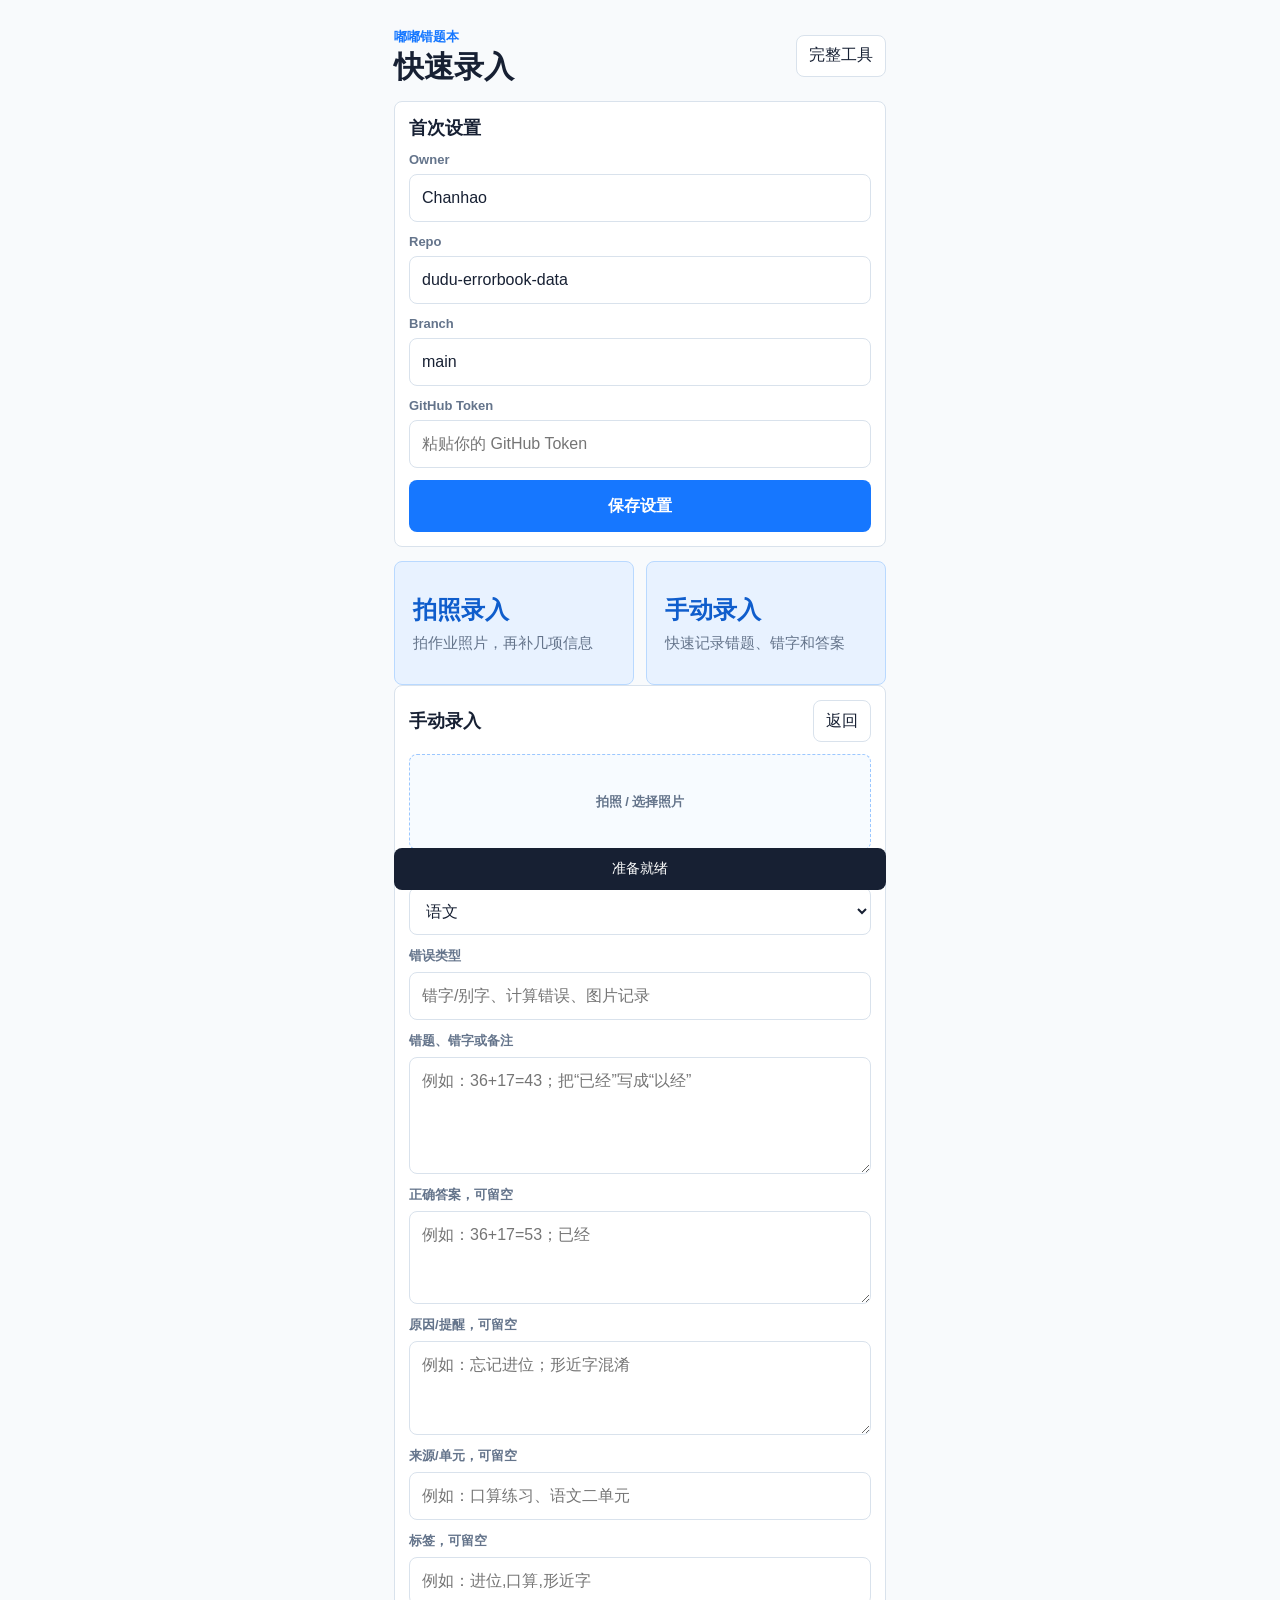
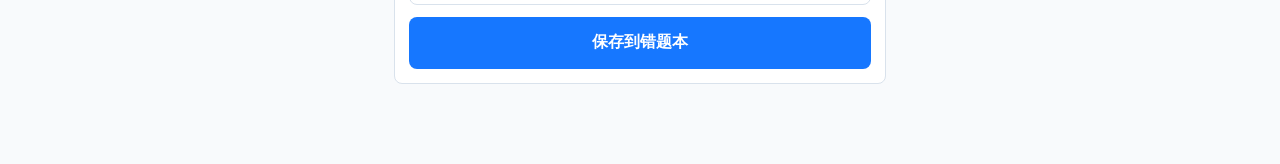
==== quick.html @ c2e014bc "Add iPhone quick capture page" ====
<!doctype html>
<html lang="zh-CN">
  <head>
    <meta charset="UTF-8" />
    <meta name="viewport" content="width=device-width, initial-scale=1, viewport-fit=cover" />
    <meta name="theme-color" content="#f8fafc" />
    <title>嘟嘟快速录入</title>
    <link rel="manifest" href="./manifest.json" />
    <link rel="stylesheet" href="./quick.css?v=1" />
    <script src="./quick.js?v=1" defer></script>
  </head>
  <body>
    <main class="quick-shell">
      <header class="quick-header">
        <div>
          <p>嘟嘟错题本</p>
          <h1>快速录入</h1>
        </div>
        <a href="./index.html">完整工具</a>
      </header>

      <section class="setup" id="setupPanel">
        <h2>首次设置</h2>
        <label>
          <span>Owner</span>
          <input id="githubOwner" value="Chanhao" />
        </label>
        <label>
          <span>Repo</span>
          <input id="githubRepo" value="dudu-errorbook-data" />
        </label>
        <label>
          <span>Branch</span>
          <input id="githubBranch" value="main" />
        </label>
        <label>
          <span>GitHub Token</span>
          <input id="githubToken" type="password" autocomplete="off" placeholder="粘贴你的 GitHub Token" />
        </label>
        <button id="saveSettingsBtn" type="button">保存设置</button>
      </section>

      <section class="mode-grid" id="modeGrid">
        <button class="mode-card" data-mode="photo" type="button">
          <strong>拍照录入</strong>
          <span>拍作业照片，再补几项信息</span>
        </button>
        <button class="mode-card" data-mode="manual" type="button">
          <strong>手动录入</strong>
          <span>快速记录错题、错字和答案</span>
        </button>
      </section>

      <form class="entry-form" id="entryForm" hidden>
        <div class="form-title">
          <h2 id="formTitle">手动录入</h2>
          <button class="text-button" id="backBtn" type="button">返回</button>
        </div>

        <label class="photo-field" id="photoField" hidden>
          <input id="photoInput" type="file" accept="image/*" capture="environment" />
          <span>拍照 / 选择照片</span>
        </label>
        <img class="preview" id="previewImg" alt="照片预览" hidden />

        <label>
          <span>学科</span>
          <select id="subject">
            <option>语文</option>
            <option>数学</option>
            <option>英文</option>
            <option>其他</option>
          </select>
        </label>

        <label>
          <span>错误类型</span>
          <input id="errorType" placeholder="错字/别字、计算错误、图片记录" />
        </label>

        <label>
          <span>错题、错字或备注</span>
          <textarea id="wrongText" rows="4" placeholder="例如：36+17=43；把“已经”写成“以经”"></textarea>
        </label>

        <label>
          <span>正确答案，可留空</span>
          <textarea id="correctText" rows="3" placeholder="例如：36+17=53；已经"></textarea>
        </label>

        <label>
          <span>原因/提醒，可留空</span>
          <textarea id="reason" rows="3" placeholder="例如：忘记进位；形近字混淆"></textarea>
        </label>

        <label>
          <span>来源/单元，可留空</span>
          <input id="source" placeholder="例如：口算练习、语文二单元" />
        </label>

        <label>
          <span>标签，可留空</span>
          <input id="tags" placeholder="例如：进位,口算,形近字" />
        </label>

        <button class="save-button" id="saveEntryBtn" type="submit">保存到错题本</button>
      </form>

      <p class="status" id="status">准备就绪</p>
    </main>
  </body>
</html>
---- quick.css ----
:root {
  --bg: #f8fafc;
  --panel: #ffffff;
  --ink: #172033;
  --muted: #64748b;
  --line: #d9e2ec;
  --accent: #1677ff;
  --accent-soft: #e8f2ff;
  --red: #d93025;
  font-family: -apple-system, BlinkMacSystemFont, "Segoe UI", sans-serif;
}

* {
  box-sizing: border-box;
}

body {
  margin: 0;
  min-height: 100vh;
  background: var(--bg);
  color: var(--ink);
}

button,
input,
select,
textarea {
  font: inherit;
}

.quick-shell {
  width: min(520px, 100%);
  margin: 0 auto;
  padding: max(16px, env(safe-area-inset-top)) 14px calc(24px + env(safe-area-inset-bottom));
}

.quick-header {
  display: flex;
  align-items: center;
  justify-content: space-between;
  gap: 12px;
  margin-bottom: 18px;
}

.quick-header p {
  margin: 0 0 4px;
  color: var(--accent);
  font-size: 13px;
  font-weight: 700;
}

.quick-header h1 {
  margin: 0;
  font-size: 30px;
  line-height: 1.1;
}

.quick-header a,
.text-button {
  border: 1px solid var(--line);
  border-radius: 8px;
  background: var(--panel);
  color: var(--ink);
  min-height: 42px;
  padding: 0 12px;
  display: inline-flex;
  align-items: center;
  text-decoration: none;
}

.setup,
.entry-form {
  display: grid;
  gap: 12px;
  padding: 14px;
  margin-bottom: 14px;
  border: 1px solid var(--line);
  border-radius: 8px;
  background: var(--panel);
}

.setup h2,
.form-title h2 {
  margin: 0;
  font-size: 18px;
}

label {
  display: grid;
  gap: 7px;
}

label span {
  color: var(--muted);
  font-size: 13px;
  font-weight: 650;
}

input,
select,
textarea {
  width: 100%;
  min-height: 48px;
  border: 1px solid var(--line);
  border-radius: 8px;
  background: #fff;
  color: var(--ink);
  padding: 11px 12px;
  outline: none;
}

textarea {
  line-height: 1.45;
  resize: vertical;
}

input:focus,
select:focus,
textarea:focus {
  border-color: var(--accent);
  box-shadow: 0 0 0 3px rgba(22, 119, 255, 0.14);
}

.mode-grid {
  display: grid;
  gap: 12px;
}

.mode-card {
  min-height: 124px;
  padding: 18px;
  border: 1px solid #b9d9ff;
  border-radius: 8px;
  background: var(--accent-soft);
  color: var(--accent);
  text-align: left;
}

.mode-card strong {
  display: block;
  margin-bottom: 8px;
  color: #0f5dcc;
  font-size: 24px;
}

.mode-card span {
  color: var(--muted);
  font-size: 15px;
}

.form-title {
  display: flex;
  align-items: center;
  justify-content: space-between;
  gap: 10px;
}

.photo-field {
  display: grid;
  place-items: center;
  min-height: 96px;
  border: 1px dashed #9bc7ff;
  border-radius: 8px;
  background: #f7fbff;
  color: #0f5dcc;
  font-weight: 800;
}

.photo-field input {
  position: absolute;
  inline-size: 1px;
  block-size: 1px;
  opacity: 0;
  pointer-events: none;
}

.preview {
  width: 100%;
  max-height: 240px;
  object-fit: contain;
  border: 1px solid var(--line);
  border-radius: 8px;
  background: #f1f5f9;
}

.save-button,
.setup button {
  min-height: 52px;
  border: 0;
  border-radius: 8px;
  background: var(--accent);
  color: #fff;
  font-weight: 800;
}

.status {
  position: sticky;
  bottom: calc(10px + env(safe-area-inset-bottom));
  margin: 14px 0 0;
  padding: 12px;
  border-radius: 8px;
  background: #172033;
  color: #fff;
  text-align: center;
  font-size: 14px;
}

.status.error {
  background: var(--red);
}

@media (min-width: 680px) {
  .quick-shell {
    padding-top: 28px;
  }

  .mode-grid {
    grid-template-columns: repeat(2, minmax(0, 1fr));
  }
}
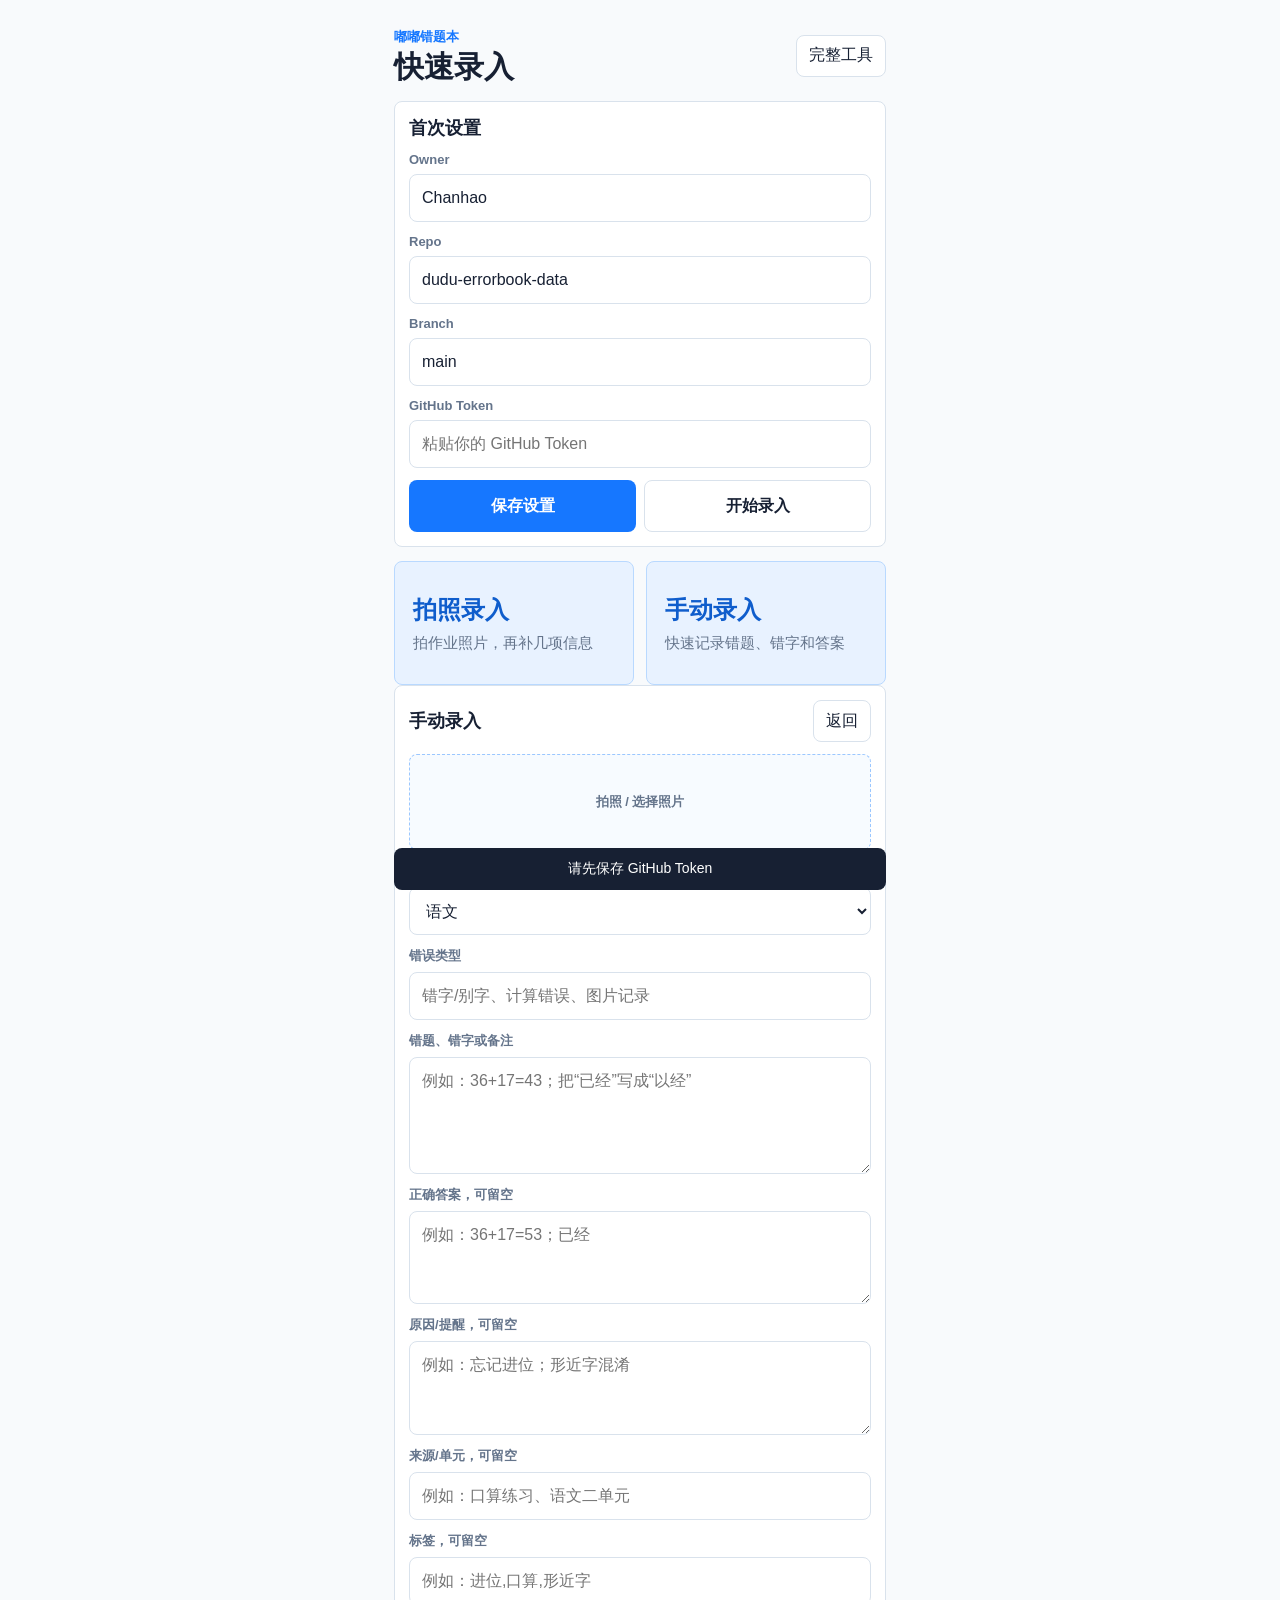
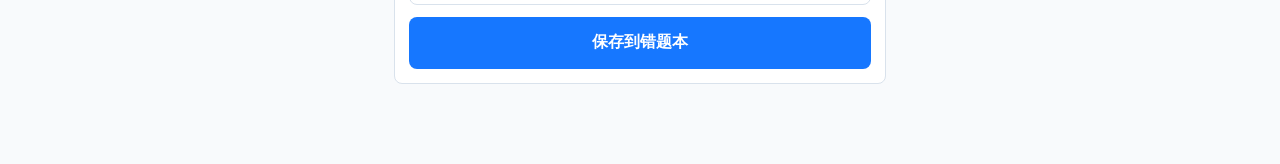
==== commit ca30054c: "Improve quick capture token setup" ====
--- a/quick.html
+++ b/quick.html
@@ -6,8 +6,8 @@
     <meta name="theme-color" content="#f8fafc" />
     <title>嘟嘟快速录入</title>
     <link rel="manifest" href="./manifest.json" />
-    <link rel="stylesheet" href="./quick.css?v=1" />
-    <script src="./quick.js?v=1" defer></script>
+    <link rel="stylesheet" href="./quick.css?v=2" />
+    <script src="./quick.js?v=2" defer></script>
   </head>
   <body>
     <main class="quick-shell">
@@ -37,8 +37,13 @@
           <span>GitHub Token</span>
           <input id="githubToken" type="password" autocomplete="off" placeholder="粘贴你的 GitHub Token" />
         </label>
-        <button id="saveSettingsBtn" type="button">保存设置</button>
+        <div class="setup-actions">
+          <button id="saveSettingsBtn" type="button">保存设置</button>
+          <button class="secondary-action" id="startCaptureBtn" type="button">开始录入</button>
+        </div>
       </section>
+
+      <button class="settings-toggle" id="editSettingsBtn" type="button" hidden>编辑同步设置</button>
 
       <section class="mode-grid" id="modeGrid">
         <button class="mode-card" data-mode="photo" type="button">
--- a/quick.css
+++ b/quick.css
@@ -183,14 +183,33 @@
   background: #f1f5f9;
 }
 
+.setup-actions {
+  display: grid;
+  grid-template-columns: 1fr 1fr;
+  gap: 8px;
+}
+
 .save-button,
-.setup button {
+.setup button,
+.settings-toggle {
   min-height: 52px;
   border: 0;
   border-radius: 8px;
   background: var(--accent);
   color: #fff;
   font-weight: 800;
+}
+
+.setup .secondary-action,
+.settings-toggle {
+  border: 1px solid var(--line);
+  background: #fff;
+  color: var(--ink);
+}
+
+.settings-toggle {
+  width: 100%;
+  margin: 0 0 12px;
 }
 
 .status {
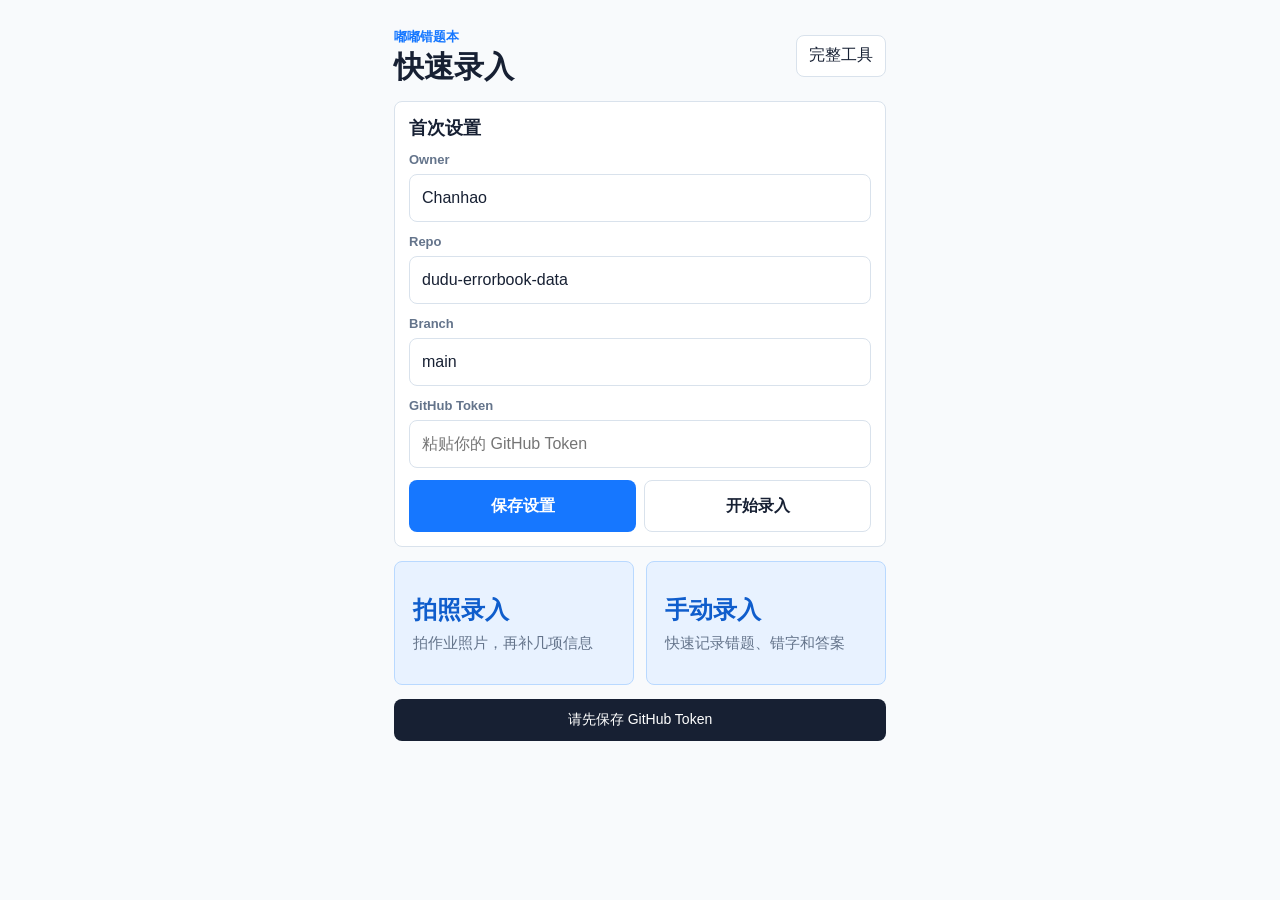
==== commit a3a34430: "Hide saved quick capture settings" ====
--- a/quick.html
+++ b/quick.html
@@ -6,8 +6,8 @@
     <meta name="theme-color" content="#f8fafc" />
     <title>嘟嘟快速录入</title>
     <link rel="manifest" href="./manifest.json" />
-    <link rel="stylesheet" href="./quick.css?v=2" />
-    <script src="./quick.js?v=2" defer></script>
+    <link rel="stylesheet" href="./quick.css?v=3" />
+    <script src="./quick.js?v=3" defer></script>
   </head>
   <body>
     <main class="quick-shell">
--- a/quick.css
+++ b/quick.css
@@ -14,6 +14,10 @@
   box-sizing: border-box;
 }
 
+[hidden] {
+  display: none !important;
+}
+
 body {
   margin: 0;
   min-height: 100vh;
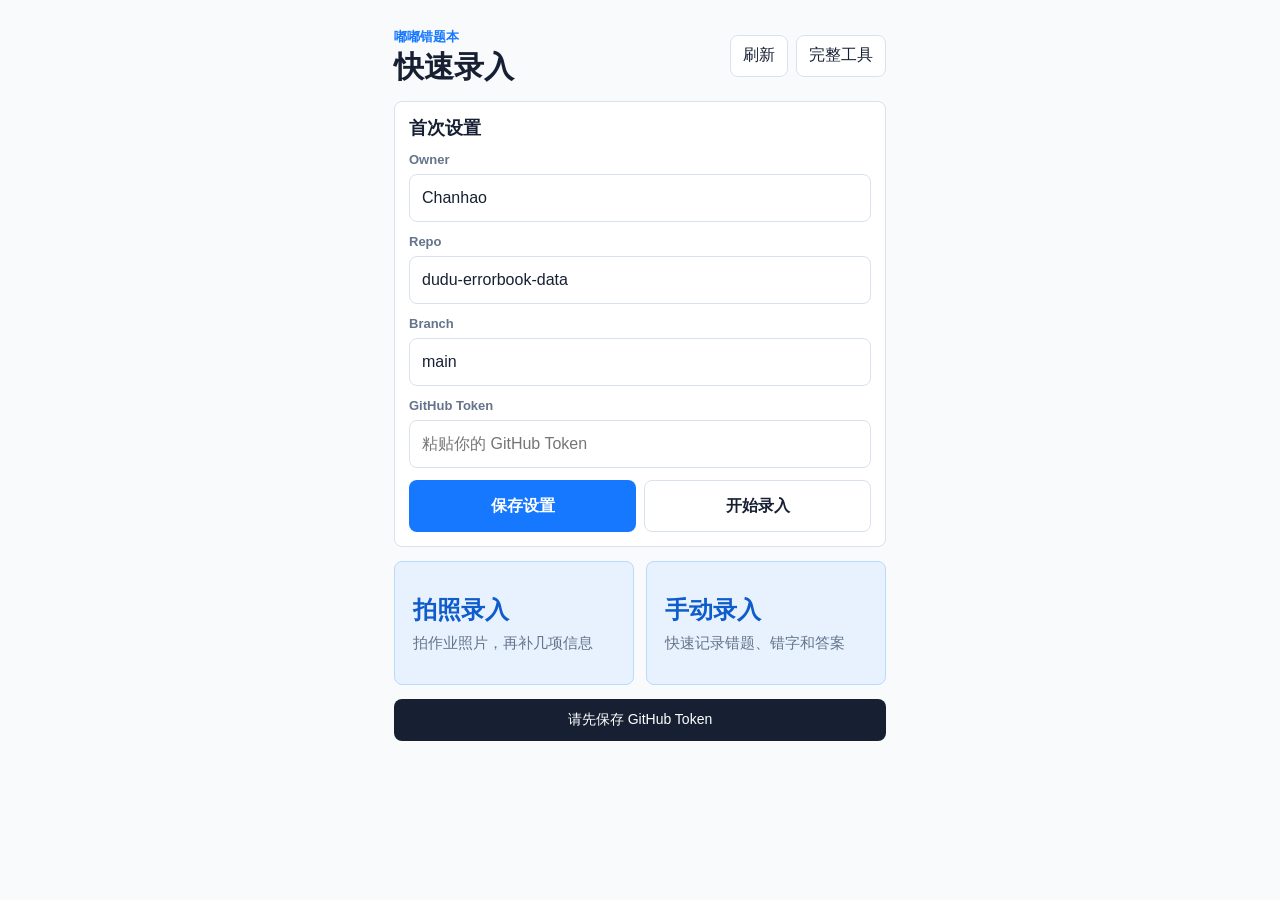
==== commit 55b4ce1d: "Add quick refresh and selected error practice" ====
--- a/quick.html
+++ b/quick.html
@@ -6,8 +6,8 @@
     <meta name="theme-color" content="#f8fafc" />
     <title>嘟嘟快速录入</title>
     <link rel="manifest" href="./manifest.json" />
-    <link rel="stylesheet" href="./quick.css?v=3" />
-    <script src="./quick.js?v=3" defer></script>
+    <link rel="stylesheet" href="./quick.css?v=5" />
+    <script src="./quick.js?v=5" defer></script>
   </head>
   <body>
     <main class="quick-shell">
@@ -16,7 +16,10 @@
           <p>嘟嘟错题本</p>
           <h1>快速录入</h1>
         </div>
-        <a href="./index.html">完整工具</a>
+        <div class="header-actions">
+          <button class="text-button" id="refreshPageBtn" type="button">刷新</button>
+          <a href="./index.html">完整工具</a>
+        </div>
       </header>
 
       <section class="setup" id="setupPanel">
--- a/quick.css
+++ b/quick.css
@@ -46,6 +46,12 @@
   margin-bottom: 18px;
 }
 
+.header-actions {
+  display: flex;
+  gap: 8px;
+  align-items: center;
+}
+
 .quick-header p {
   margin: 0 0 4px;
   color: var(--accent);
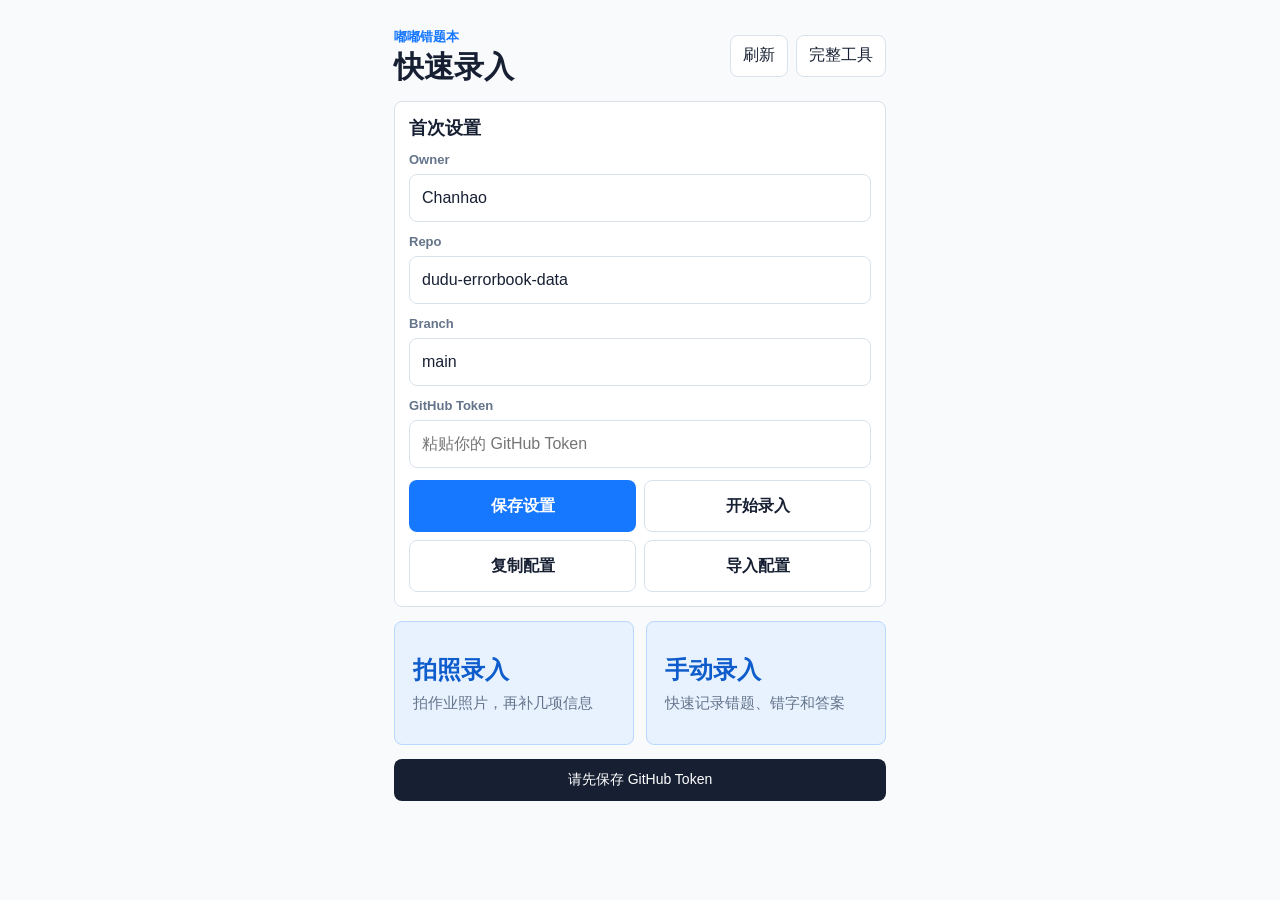
==== commit 4655f7d3: "Add sync config transfer between Safari and PWA" ====
--- a/quick.html
+++ b/quick.html
@@ -6,8 +6,8 @@
     <meta name="theme-color" content="#f8fafc" />
     <title>嘟嘟快速录入</title>
     <link rel="manifest" href="./manifest.json" />
-    <link rel="stylesheet" href="./quick.css?v=5" />
-    <script src="./quick.js?v=5" defer></script>
+    <link rel="stylesheet" href="./quick.css?v=6" />
+    <script src="./quick.js?v=6" defer></script>
   </head>
   <body>
     <main class="quick-shell">
@@ -43,6 +43,8 @@
         <div class="setup-actions">
           <button id="saveSettingsBtn" type="button">保存设置</button>
           <button class="secondary-action" id="startCaptureBtn" type="button">开始录入</button>
+          <button class="secondary-action" id="copySettingsBtn" type="button">复制配置</button>
+          <button class="secondary-action" id="importSettingsBtn" type="button">导入配置</button>
         </div>
       </section>
 
